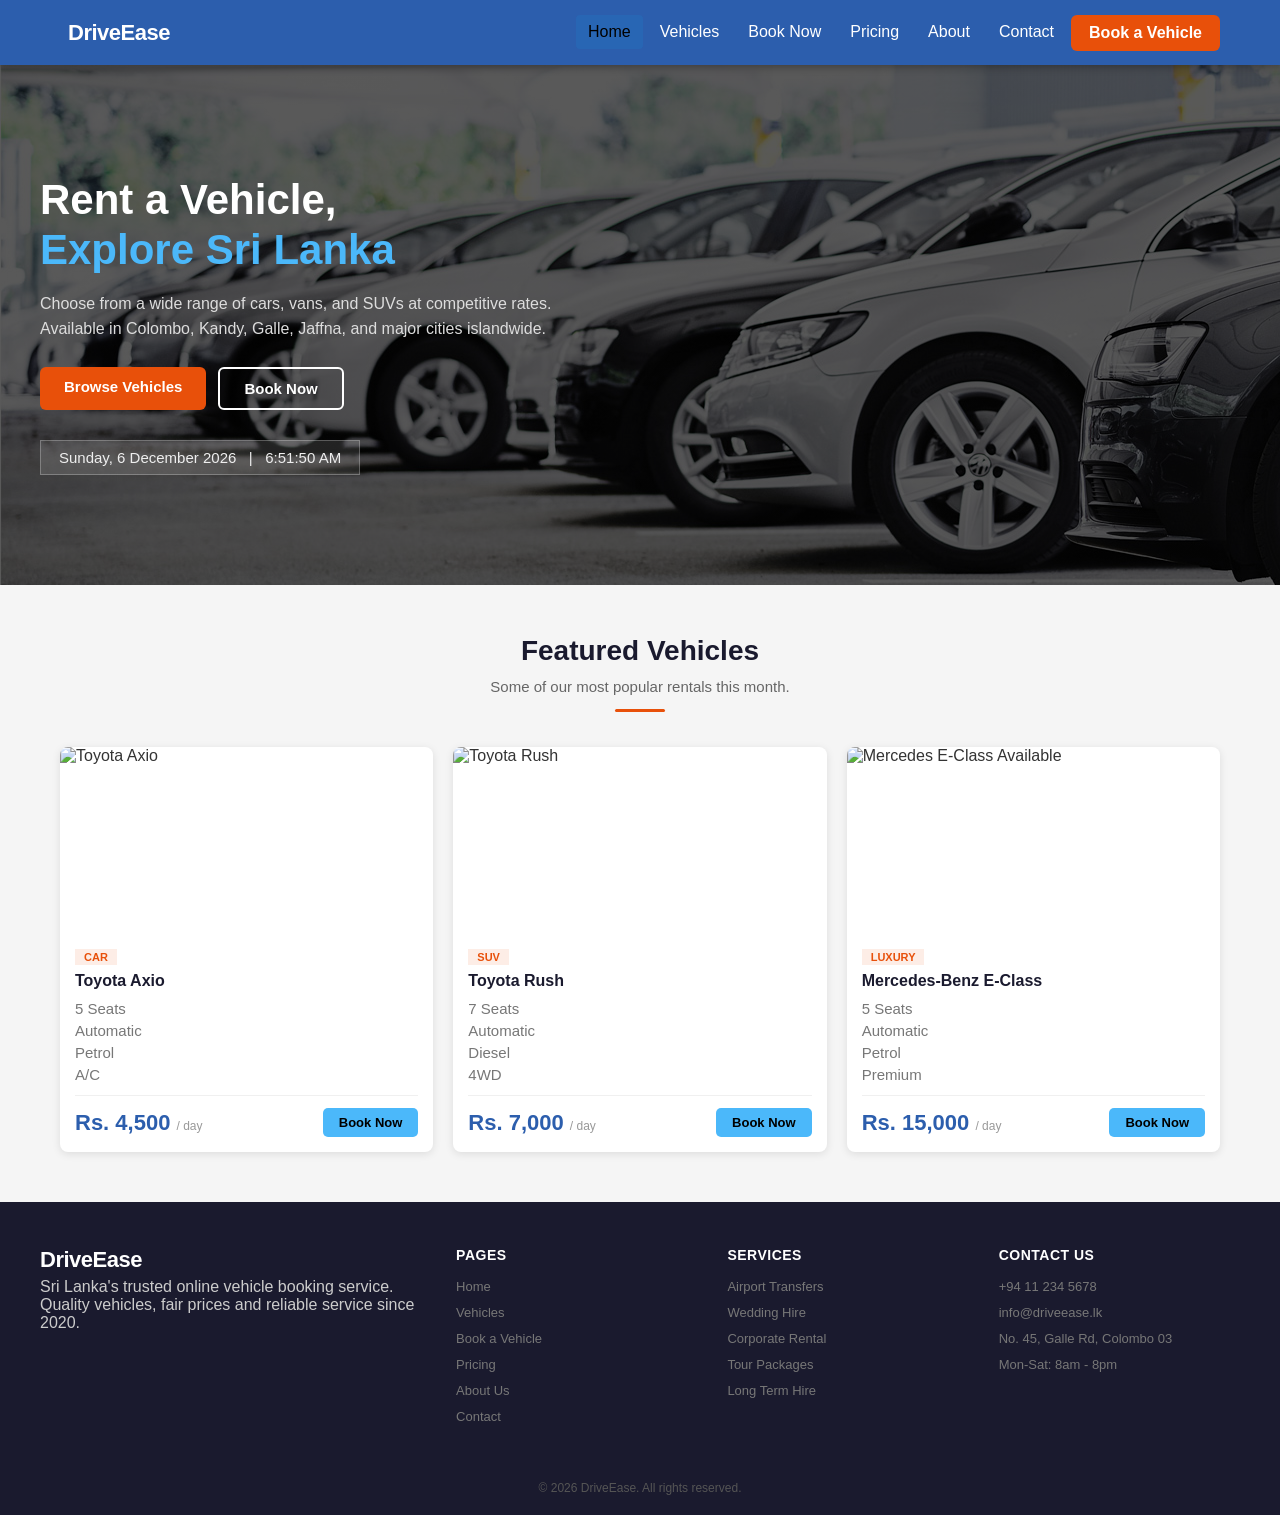
==== index.html @ e1014ffe "index page done, but there are more" ====
<!DOCTYPE html>
<html lang="en">
<head>
    <meta charset="UTF-8">
    <meta name="viewport" content="width=device-width, initial-scale=1.0">
    <link rel="stylesheet" href="style.css">
    <title>Document</title>
</head>
<body>
    <!-- navigation bar -->
    <!-- created by Hasith -->
    <nav id="navbar-container">
        <div class="navbar">

            <!-- logo container -->
            <a href="index.html" class="logo-container">
                <div class="logo"></div>
                <div class="logo-name">Drive<span>Ease</span></div>
            </a>

            <!-- pages container -->
            <ul>
                <li><a href="index.html" class="active">Home</a></li>
                <li><a href="vehicle.html">Vehicles</a></li>
                <li><a href="booking.html">Book Now</a></li>
                <li><a href="pricing.html">Pricing</a></li>
                <li><a href="about.html">About</a></li>
                <li><a href="contact.html">Contact</a></li>
                <li><a href="booking.html" class="nav-book-btn">Book a Vehicle</a></li>
            </ul>

        </div>
    </nav>

    <!-- banner -->
    
    <div class="banner-container">
        <div class="banner">
            <h1>Rent a Vehicle,<br><span>Explore Sri Lanka</span></h1>
            <p>
                Choose from a wide range of cars, vans, and SUVs at competitive rates.
                Available in Colombo, Kandy, Galle, Jaffna, and major cities islandwide.
            </p>
            <div class="banner-btn">
                <a href="vehicle.html" class="btn btn-color">Browse Vehicles</a>
                <a href="booking.html" class="btn btn-white">Book Now</a>
            </div>
            <div class="live-container">
                <span id="live-date">Loading...</span> &nbsp; | &nbsp; <span id="live-time">--:--:--</span>
            </div>
        </div>
    </div>



    <!-- feature vehicle container -->
    <div class="feature-container">
        <div class="feature-title">
            <h2>Featured Vehicles</h2>
            <p>Some of our most popular rentals this month.</p>
            <div class="title-line"></div>
        </div>

        <div class="vehicles-grid">

            <div class="vehicle-card">
                <div class="card-image">
                    <img src="https://images.pexels.com/photos/170811/pexels-photo-170811.jpeg?auto=compress&cs=tinysrgb&w=500&h=300&fit=crop" alt="Toyota Axio">
                    <!-- <span class="badge badge-available">Available</span> -->
                </div>
                <div class="card-body">
                    <span class="vehicle-type">Car</span>
                    <h3>Toyota Axio</h3>
                    <div class="specs">
                        <div class="spec">5 Seats</div>
                        <div class="spec">Automatic</div>
                        <div class="spec">Petrol</div>
                        <div class="spec">A/C</div>
                    </div>
                    <div class="card-footer">
                        <div class="price">Rs. 4,500 <span>/ day</span></div>
                        <a href="booking.html" class="btn-small">Book Now</a>
                    </div>
                </div>
            </div>

            <div class="vehicle-card">
                <div class="card-image">
                    <img src="https://images.pexels.com/photos/116675/pexels-photo-116675.jpeg?auto=compress&cs=tinysrgb&w=500&h=300&fit=crop" alt="Toyota Rush">
                    <!-- <span class="badge badge-available">Available</span> -->
                </div>
                <div class="card-body">
                    <span class="vehicle-type">SUV</span>
                    <h3>Toyota Rush</h3>
                    <div class="specs">
                        <div class="spec">7 Seats</div>
                        <div class="spec">Automatic</div>
                        <div class="spec">Diesel</div>
                        <div class="spec">4WD</div>
                    </div>
                    <div class="card-footer">
                        <div class="price">Rs. 7,000 <span>/ day</span></div>
                        <a href="booking.html" class="btn-small">Book Now</a>
                    </div>
                </div>
            </div>

            <div class="vehicle-card">
                <div class="card-image">
                    <img src="https://images.pexels.com/photos/1592384/pexels-photo-1592384.jpeg?auto=compress&cs=tinysrgb&w=500&h=300&fit=crop" alt="Mercedes E-Class">
                    <span class="badge badge-available">Available</span>
                </div>
                <div class="card-body">
                    <span class="vehicle-type">Luxury</span>
                    <h3>Mercedes-Benz E-Class</h3>
                    <div class="specs">
                        <div class="spec">5 Seats</div>
                        <div class="spec">Automatic</div>
                        <div class="spec">Petrol</div>
                        <div class="spec">Premium</div>
                    </div>
                    <div class="card-footer">
                        <div class="price">Rs. 15,000 <span>/ day</span></div>
                        <a href="booking.html" class="btn-small">Book Now</a>
                    </div>
                </div>
            </div>
        </div>

    </div>






































    

    <footer>
        <div class="footer-grid">
            <div class="footer-about">
                <a href="index.html" class="logo" style="display: inline-flex; margin-bottom: 5px;">
                    <div class="logo-box"></div>
                    <div class="logo-name">Drive<span>Ease</span></div>
                </a>
                <p>Sri Lanka's trusted online vehicle booking service. Quality vehicles, fair prices and reliable service since 2020.</p>
            </div>
            <div class="footer-col">
                <h4>Pages</h4>
                <ul>
                    <li><a href="index.html">Home</a></li>
                    <li><a href="vehicle.html">Vehicles</a></li>
                    <li><a href="booking.html">Book a Vehicle</a></li>
                    <li><a href="pricing.html">Pricing</a></li>
                    <li><a href="about.html">About Us</a></li>
                    <li><a href="contact.html">Contact</a></li>
                </ul>
            </div>
            <div class="footer-col">
                <h4>Services</h4>
                <ul>
                    <li><a href="#">Airport Transfers</a></li>
                    <li><a href="#">Wedding Hire</a></li>
                    <li><a href="#">Corporate Rental</a></li>
                    <li><a href="#">Tour Packages</a></li>
                    <li><a href="#">Long Term Hire</a></li>
                </ul>
            </div>
            <div class="footer-col">
                <h4>Contact Us</h4>
                <ul>
                    <li><a href="tel:+94112345678">+94 11 234 5678</a></li>
                    <li><a href="mailto:info@driveease.lk">info@driveease.lk</a></li>
                    <li><a href="#">No. 45, Galle Rd, Colombo 03</a></li>
                    <li><a href="#">Mon-Sat: 8am - 8pm</a></li>
                </ul>
            </div>
        </div>
        <div class="footer-bottom">
            <span>© 2026 DriveEase. All rights reserved.</span>
        </div>
    </footer>


    <script src="script.js"></script>
</body>
</html>
---- style.css ----
* {
    margin: 0;
    padding: 0;
    box-sizing: border-box;
}

body {
    font-family: Arial, sans-serif;
    background-color: #f5f5f5;
    color: #333;
}

a {
    text-decoration: none;
    color: inherit;
}







/* navigation bar */
/* created by Hasith */

#navbar-container {
    background-color: #2C5EAD;
    position: sticky;
    top: 0;
    z-index: 999;
    box-shadow: 0 2px 8px rgba(0,0,0,0.3);
}

.navbar {
    max-width: 1200px;
    margin: 0 auto;
    padding: 0 20px;
    display: flex;
    align-items: center;
    justify-content: space-between;
    height: 65px;
}

.logo-container {
    display: flex;
    align-items: center;
    gap: 8px;
    text-decoration: none;
}

.logo-name {
    font-size: 22px;
    font-weight: bold;
    color: #ffffff;
    letter-spacing: -0.5px;
}

nav ul {
    list-style: none;
    display: flex;
    gap: 5px;
}

nav ul li a {
    color: #ffffff;
    padding: 8px 12px;
    border-radius: 4px;
    display: block;
}

nav ul li a:hover {
    background-color: rgb(21, 145, 220, 0.2);
    color: rgb(0, 0, 0);
}

nav ul li a.active {
    color: #000000;
    background-color: rgb(21, 145, 220, 0.15);
}

.nav-book-btn {
    background: #e8500a;
    color: white;
    padding: 9px 18px;
    border-radius: 6px;
    font-weight: bold;
}

.nav-book-btn:hover {
    background: #c94009;
    color: white;
}










/* banner */
.banner-container {
    background: linear-gradient(rgba(0,0,0,0.65), rgba(0,0,0,0.65)), url("./images/banner.jpg");
    color: white;
    min-height: 520px;
    padding: 60px 20px;
    display: flex;
    align-items: center;
}

.banner {
    max-width: 1200px;
    margin: 0 auto;
    width: 100%;
}

.banner h1 {
    font-size: 42px;
    font-weight: bold;
    line-height: 1.2;
    margin-bottom: 15px;
    max-width: 600px;
}

.banner h1 span {
    color: #4BB8FA;
}

.banner p {
    font-size: 16px;
    color: #ddd;
    margin-bottom: 25px;
    max-width: 520px;
    line-height: 1.6;
}

.banner-btn {
    display: flex;
    gap: 12px;
    flex-wrap: wrap;
    margin-bottom: 20px;
}

.banner-btn .btn {
    padding: 11px 24px;
    border-radius: 6px;
    font-size: 15px;
    font-weight: bold;
    cursor: pointer;
    /* border: none; */
    text-decoration: none;
    display: inline-block;
    transition: background 0.2s;
}

.btn-color {
    background: #e8500a;
    color: white;
}

.btn-color:hover {
    background: #c94009;
    color: white;
}


.btn-white {
    background: transparent;
    color: white;
    border: 2px solid rgb(255, 255, 255);
}

.btn-white:hover {
    background: white;
    color: #1a1a2e;
}


/* live time container */
.live-container {
    display: inline-block;
    background: rgba(255,255,255,0.12);
    border: 1px solid rgba(255,255,255,0.25);
    padding: 8px 18px;
    /* border-radius: 20px; */
    font-size: 15px;
    color: #eee;
    margin-top: 10px;
}








/* featured vehicle */
.feature-container {
    max-width: 1200px;
    margin: 0 auto;
    padding: 50px 20px;
}

.feature-title {
    text-align: center;
    margin-bottom: 35px;
}

.feature-title h2 {
    font-size: 28px;
    font-weight: bold;
    color: #1a1a2e;
    margin-bottom: 8px;
}

.feature-title p {
    color: #666;
    font-size: 15px;
    max-width: 500px;
    margin: 0 auto;
    line-height: 1.6;
}

.title-line {
    width: 50px;
    height: 3px;
    background: #e8500a;
    margin: 10px auto 0;
    border-radius: 2px;
}


/* vehicles grid */
.vehicles-grid {
    display: grid;
    grid-template-columns: repeat(3, 1fr);
    gap: 20px;
}

.vehicle-card {
    background-color: white;
    border-radius: 8px;
    box-shadow: 0 2px 8px rgba(0,0,0,0.1);
    overflow: hidden;
    display: flex;
    flex-direction: column;
}

.vehicle-card:hover {
    box-shadow: 0 4px 12px rgba(0,0,0,0.2);
}

.card-image {
    position: relative;
    height: 185px;
    overflow: hidden;
}

.card-image img {
    width: 100%;
    height: 100%;
    object-fit: cover;
    transition: transform 0.3s ease;
}

.vehicle-card:hover .card-image img {
    transform: scale(1.05);
}

.card-body {
    padding: 15px;
}




.card-body h3 {
    font-size: 16px;
    font-weight: bold;
    color: #1a1a2e;
    margin-bottom: 10px;
}

.vehicle-type {
    display: inline-block;
    background: rgba(232, 80, 10, 0.1);
    color: #e8500a;
    font-size: 11px;
    font-weight: bold;
    padding: 2px 9px;
    /* border-radius: 10px; */
    margin-bottom: 7px;
    text-transform: uppercase;
}

.specs {
    display: flex;
    flex-direction: column;
    gap: 5px;
    margin-bottom: 12px;
}

.spec {
    font-size: 15px;
    color: #777;
    display: flex;
    align-items: center;
    gap: 5px;
}

.card-footer {
    display: flex;
    align-items: center;
    justify-content: space-between;
    padding-top: 12px;
    border-top: 1px solid #f0f0f0;
}

.price {
    font-size: 22px;
    font-weight: bold;
    color: #2C5EAD;
}

.price span {
    font-size: 12px;
    color: #999;
    font-weight: normal;
}

.btn-small {
    padding: 7px 16px;
    font-size: 13px;
    border-radius: 5px;
    font-weight: bold;
    background: #4BB8FA;
    color: rgb(0, 0, 0);
    border: none;
    cursor: pointer;
    text-decoration: none;
    display: inline-block;
    transition: background 0.2s;
}

.btn-small:hover {
    background: #2C5EAD;
    color: white;
}








/* footer */
/* created by Hasith */
footer {
    background-color: #1a1a2e;
    color: #ccc;
    padding: 45px 20px 20px;
}

.footer-grid {
    max-width: 1200px;
    margin: 0 auto;
    display: grid;
    grid-template-columns: 1.6fr 1fr 1fr 1fr;
    gap: 30px;
    padding-bottom: 30px;
}





footer h4 {
    color: white;
    font-size: 14px;
    font-weight: bold;
    margin-bottom: 14px;
    text-transform: uppercase;
    letter-spacing: 0.5px;
}

.footer-col ul li {
    margin-bottom: 8px;
    list-style: none;
}

.footer-col ul li a {
    font-size: 13px;
    color: #777;
    transition: color 0.2s;
}

.footer-col ul li a:hover {
    color: #e8500a;
}



.footer-bottom {
    max-width: 1200px;
    margin: 0 auto;
    text-align: center;
    padding-top: 18px;
    align-items: center;
    font-size: 12px;
    color: #555;
}
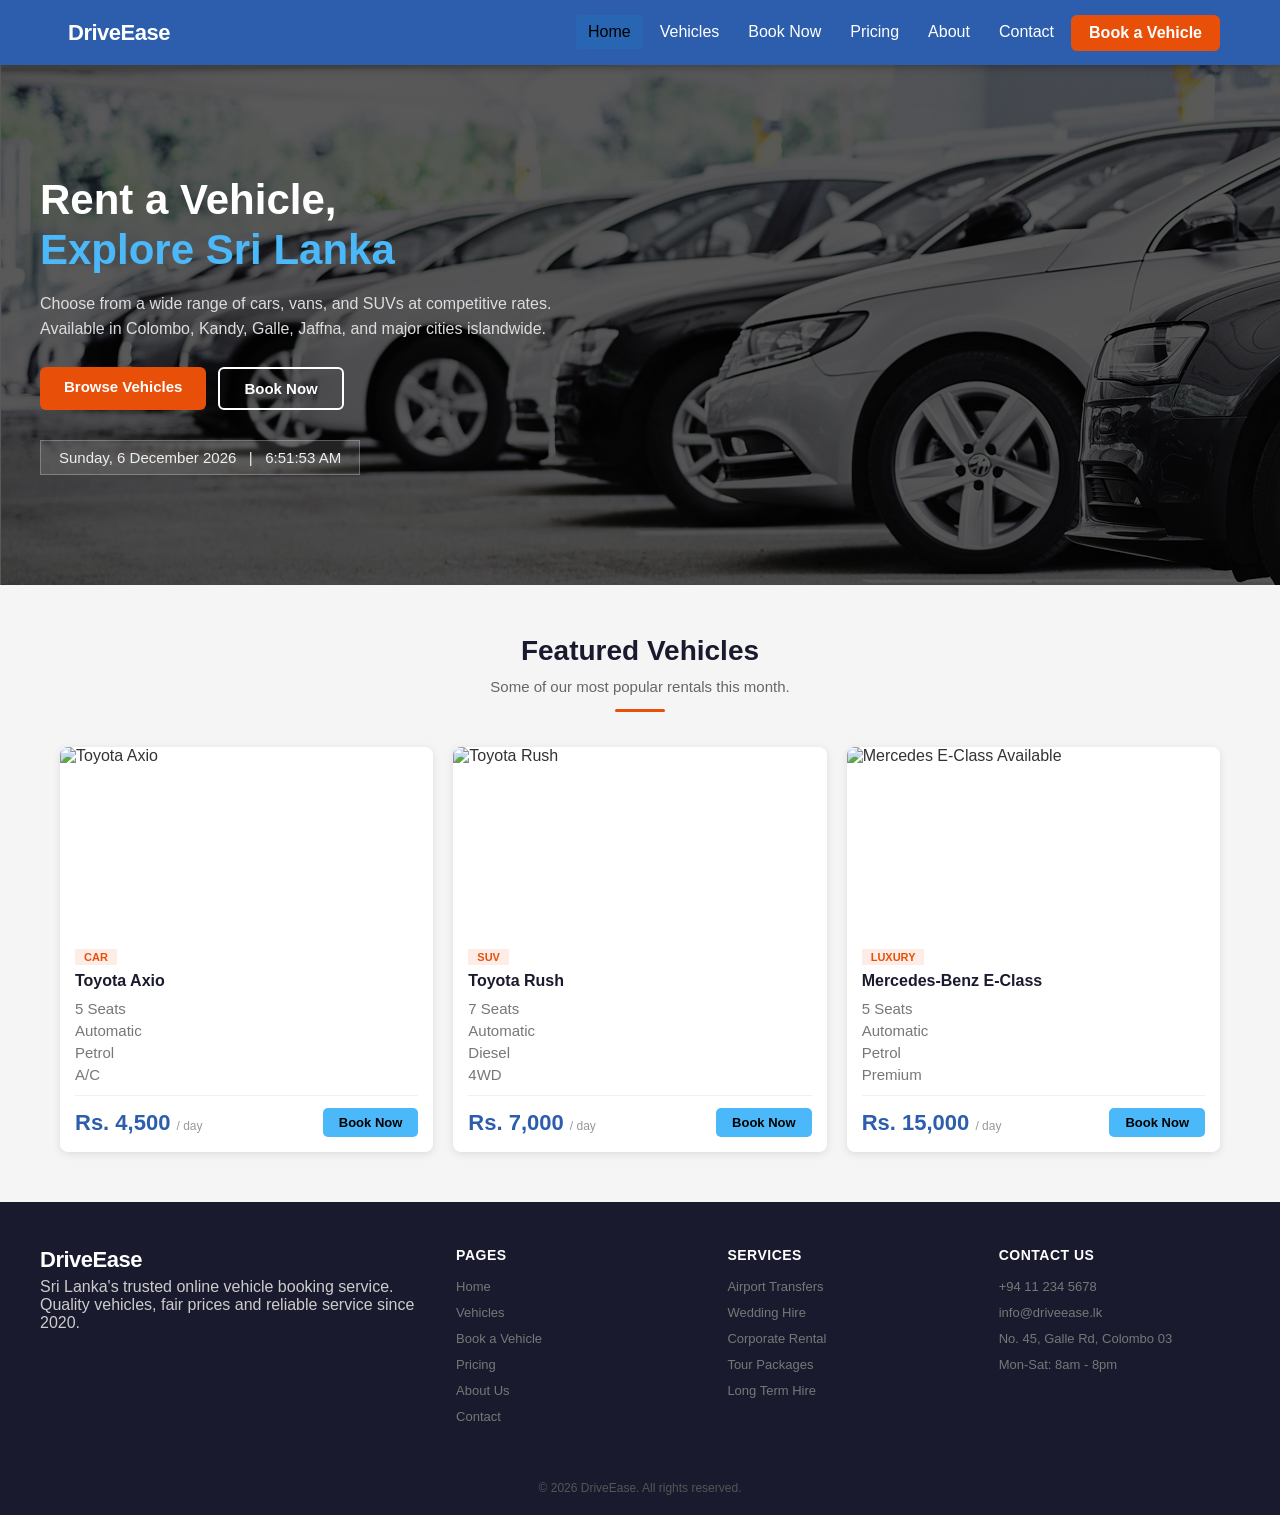
==== commit b77844da: "change file structure" ====
--- a/index.html
+++ b/index.html
@@ -3,7 +3,7 @@
 <head>
     <meta charset="UTF-8">
     <meta name="viewport" content="width=device-width, initial-scale=1.0">
-    <link rel="stylesheet" href="style.css">
+    <link rel="stylesheet" href="css/style.css">
     <title>Document</title>
 </head>
 <body>
@@ -214,6 +214,6 @@
     </footer>
 
 
-    <script src="script.js"></script>
+    <script src="js/script.js"></script>
 </body>
 </html>
--- a/css/style.css
+++ b/css/style.css
@@ -0,0 +1,416 @@
+* {
+    margin: 0;
+    padding: 0;
+    box-sizing: border-box;
+}
+
+body {
+    font-family: Arial, sans-serif;
+    background-color: #f5f5f5;
+    color: #333;
+}
+
+a {
+    text-decoration: none;
+    color: inherit;
+}
+
+
+
+
+
+
+
+/* navigation bar */
+/* created by Hasith */
+
+#navbar-container {
+    background-color: #2C5EAD;
+    position: sticky;
+    top: 0;
+    z-index: 999;
+    box-shadow: 0 2px 8px rgba(0,0,0,0.3);
+}
+
+.navbar {
+    max-width: 1200px;
+    margin: 0 auto;
+    padding: 0 20px;
+    display: flex;
+    align-items: center;
+    justify-content: space-between;
+    height: 65px;
+}
+
+.logo-container {
+    display: flex;
+    align-items: center;
+    gap: 8px;
+    text-decoration: none;
+}
+
+.logo-name {
+    font-size: 22px;
+    font-weight: bold;
+    color: #ffffff;
+    letter-spacing: -0.5px;
+}
+
+nav ul {
+    list-style: none;
+    display: flex;
+    gap: 5px;
+}
+
+nav ul li a {
+    color: #ffffff;
+    padding: 8px 12px;
+    border-radius: 4px;
+    display: block;
+}
+
+nav ul li a:hover {
+    background-color: rgb(21, 145, 220, 0.2);
+    color: rgb(0, 0, 0);
+}
+
+nav ul li a.active {
+    color: #000000;
+    background-color: rgb(21, 145, 220, 0.15);
+}
+
+.nav-book-btn {
+    background: #e8500a;
+    color: white;
+    padding: 9px 18px;
+    border-radius: 6px;
+    font-weight: bold;
+}
+
+.nav-book-btn:hover {
+    background: #c94009;
+    color: white;
+}
+
+
+
+
+
+
+
+
+
+
+/* banner */
+.banner-container {
+    background: linear-gradient(rgba(0,0,0,0.65), rgba(0,0,0,0.65)), url("../images/banner.jpg");
+    color: white;
+    min-height: 520px;
+    padding: 60px 20px;
+    display: flex;
+    align-items: center;
+}
+
+.banner {
+    max-width: 1200px;
+    margin: 0 auto;
+    width: 100%;
+}
+
+.banner h1 {
+    font-size: 42px;
+    font-weight: bold;
+    line-height: 1.2;
+    margin-bottom: 15px;
+    max-width: 600px;
+}
+
+.banner h1 span {
+    color: #4BB8FA;
+}
+
+.banner p {
+    font-size: 16px;
+    color: #ddd;
+    margin-bottom: 25px;
+    max-width: 520px;
+    line-height: 1.6;
+}
+
+.banner-btn {
+    display: flex;
+    gap: 12px;
+    flex-wrap: wrap;
+    margin-bottom: 20px;
+}
+
+.banner-btn .btn {
+    padding: 11px 24px;
+    border-radius: 6px;
+    font-size: 15px;
+    font-weight: bold;
+    cursor: pointer;
+    /* border: none; */
+    text-decoration: none;
+    display: inline-block;
+    transition: background 0.2s;
+}
+
+.btn-color {
+    background: #e8500a;
+    color: white;
+}
+
+.btn-color:hover {
+    background: #c94009;
+    color: white;
+}
+
+
+.btn-white {
+    background: transparent;
+    color: white;
+    border: 2px solid rgb(255, 255, 255);
+}
+
+.btn-white:hover {
+    background: white;
+    color: #1a1a2e;
+}
+
+
+/* live time container */
+.live-container {
+    display: inline-block;
+    background: rgba(255,255,255,0.12);
+    border: 1px solid rgba(255,255,255,0.25);
+    padding: 8px 18px;
+    /* border-radius: 20px; */
+    font-size: 15px;
+    color: #eee;
+    margin-top: 10px;
+}
+
+
+
+
+
+
+
+
+/* featured vehicle */
+.feature-container {
+    max-width: 1200px;
+    margin: 0 auto;
+    padding: 50px 20px;
+}
+
+.feature-title {
+    text-align: center;
+    margin-bottom: 35px;
+}
+
+.feature-title h2 {
+    font-size: 28px;
+    font-weight: bold;
+    color: #1a1a2e;
+    margin-bottom: 8px;
+}
+
+.feature-title p {
+    color: #666;
+    font-size: 15px;
+    max-width: 500px;
+    margin: 0 auto;
+    line-height: 1.6;
+}
+
+.title-line {
+    width: 50px;
+    height: 3px;
+    background: #e8500a;
+    margin: 10px auto 0;
+    border-radius: 2px;
+}
+
+
+/* vehicles grid */
+.vehicles-grid {
+    display: grid;
+    grid-template-columns: repeat(3, 1fr);
+    gap: 20px;
+}
+
+.vehicle-card {
+    background-color: white;
+    border-radius: 8px;
+    box-shadow: 0 2px 8px rgba(0,0,0,0.1);
+    overflow: hidden;
+    display: flex;
+    flex-direction: column;
+}
+
+.vehicle-card:hover {
+    box-shadow: 0 4px 12px rgba(0,0,0,0.2);
+}
+
+.card-image {
+    position: relative;
+    height: 185px;
+    overflow: hidden;
+}
+
+.card-image img {
+    width: 100%;
+    height: 100%;
+    object-fit: cover;
+    transition: transform 0.3s ease;
+}
+
+.vehicle-card:hover .card-image img {
+    transform: scale(1.05);
+}
+
+.card-body {
+    padding: 15px;
+}
+
+
+
+
+.card-body h3 {
+    font-size: 16px;
+    font-weight: bold;
+    color: #1a1a2e;
+    margin-bottom: 10px;
+}
+
+.vehicle-type {
+    display: inline-block;
+    background: rgba(232, 80, 10, 0.1);
+    color: #e8500a;
+    font-size: 11px;
+    font-weight: bold;
+    padding: 2px 9px;
+    /* border-radius: 10px; */
+    margin-bottom: 7px;
+    text-transform: uppercase;
+}
+
+.specs {
+    display: flex;
+    flex-direction: column;
+    gap: 5px;
+    margin-bottom: 12px;
+}
+
+.spec {
+    font-size: 15px;
+    color: #777;
+    display: flex;
+    align-items: center;
+    gap: 5px;
+}
+
+.card-footer {
+    display: flex;
+    align-items: center;
+    justify-content: space-between;
+    padding-top: 12px;
+    border-top: 1px solid #f0f0f0;
+}
+
+.price {
+    font-size: 22px;
+    font-weight: bold;
+    color: #2C5EAD;
+}
+
+.price span {
+    font-size: 12px;
+    color: #999;
+    font-weight: normal;
+}
+
+.btn-small {
+    padding: 7px 16px;
+    font-size: 13px;
+    border-radius: 5px;
+    font-weight: bold;
+    background: #4BB8FA;
+    color: rgb(0, 0, 0);
+    border: none;
+    cursor: pointer;
+    text-decoration: none;
+    display: inline-block;
+    transition: background 0.2s;
+}
+
+.btn-small:hover {
+    background: #2C5EAD;
+    color: white;
+}
+
+
+
+
+
+
+
+
+/* footer */
+/* created by Hasith */
+footer {
+    background-color: #1a1a2e;
+    color: #ccc;
+    padding: 45px 20px 20px;
+}
+
+.footer-grid {
+    max-width: 1200px;
+    margin: 0 auto;
+    display: grid;
+    grid-template-columns: 1.6fr 1fr 1fr 1fr;
+    gap: 30px;
+    padding-bottom: 30px;
+}
+
+
+
+
+
+footer h4 {
+    color: white;
+    font-size: 14px;
+    font-weight: bold;
+    margin-bottom: 14px;
+    text-transform: uppercase;
+    letter-spacing: 0.5px;
+}
+
+.footer-col ul li {
+    margin-bottom: 8px;
+    list-style: none;
+}
+
+.footer-col ul li a {
+    font-size: 13px;
+    color: #777;
+    transition: color 0.2s;
+}
+
+.footer-col ul li a:hover {
+    color: #e8500a;
+}
+
+
+
+.footer-bottom {
+    max-width: 1200px;
+    margin: 0 auto;
+    text-align: center;
+    padding-top: 18px;
+    align-items: center;
+    font-size: 12px;
+    color: #555;
+}
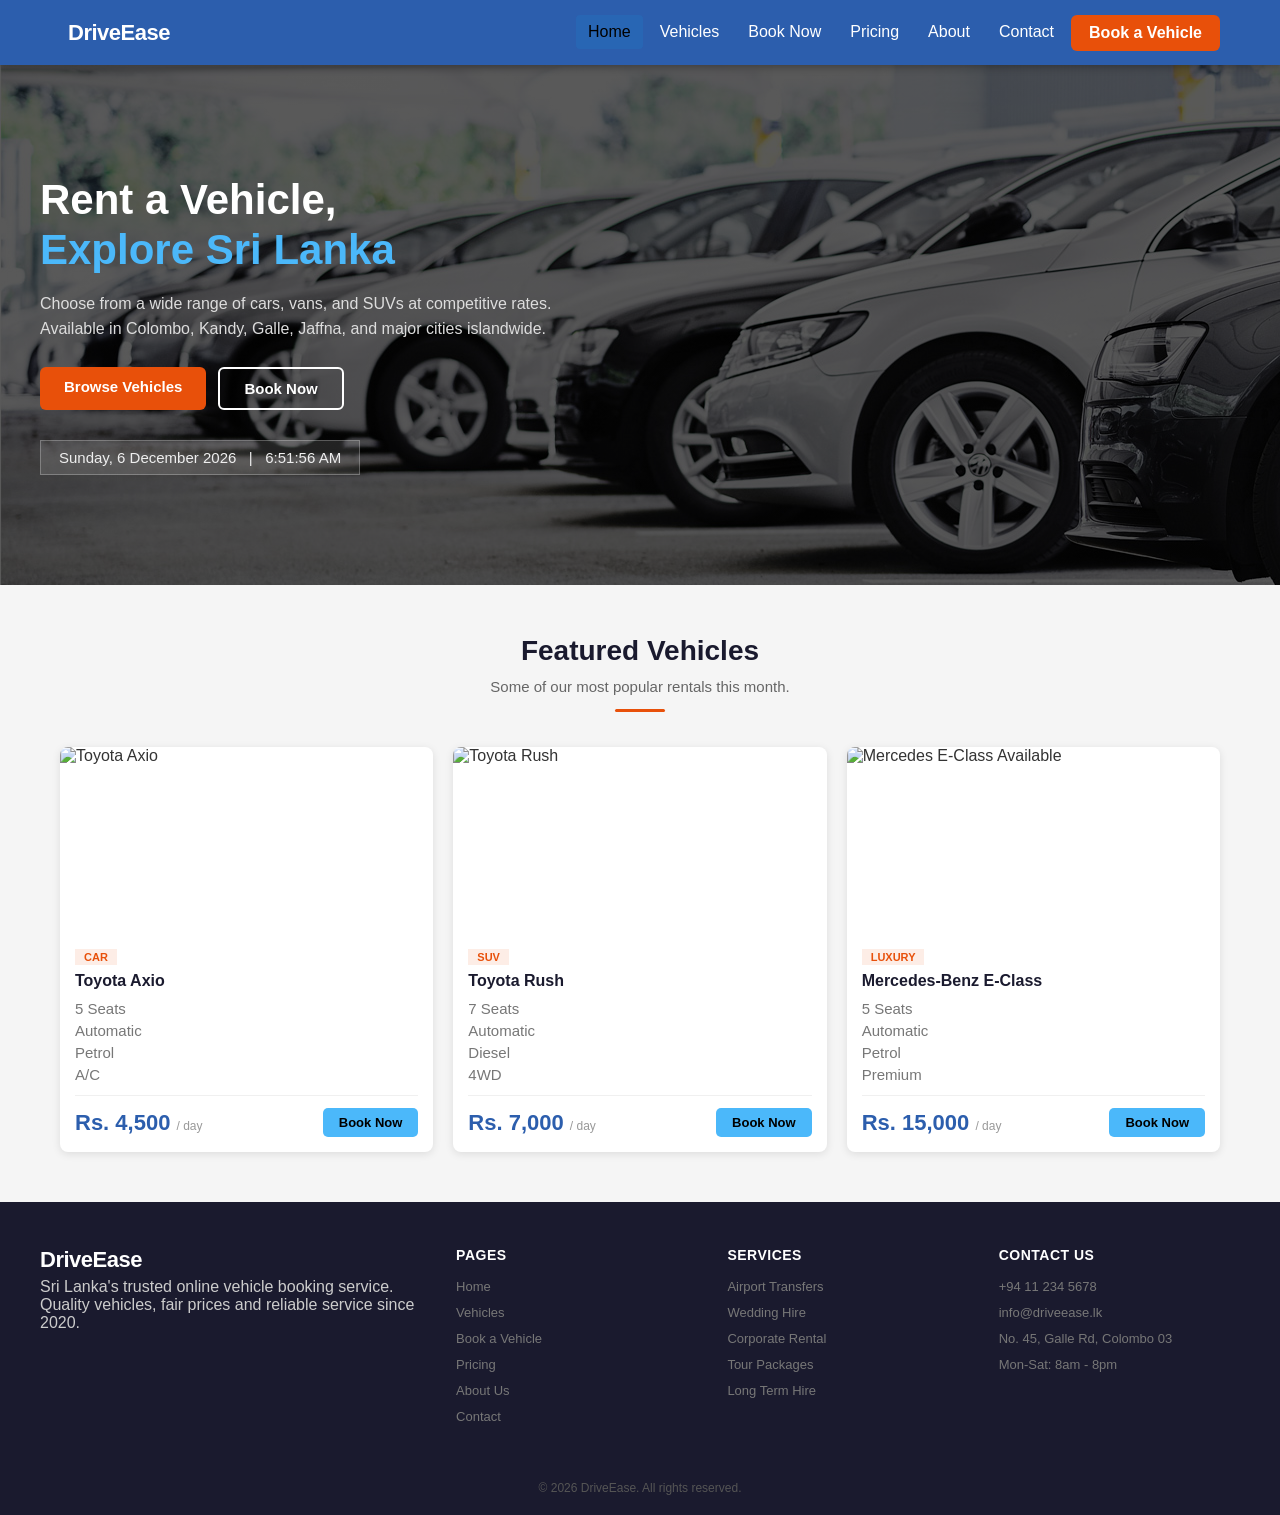
==== commit 167c8109: "mobile responsive" ====
--- a/index.html
+++ b/index.html
@@ -29,6 +29,19 @@
                 <li><a href="booking.html" class="nav-book-btn">Book a Vehicle</a></li>
             </ul>
 
+            <button class="hamburger" id="hamburgerBtn" onclick="toggleMenu()">
+                <div></div><div></div><div></div>
+            </button>
+
+        </div>
+
+        <div class="mobile-nav" id="mobileNav">
+            <a href="index.html">Home</a>
+            <a href="vehicle.html">Vehicles</a>
+            <a href="booking.html">Book Now</a>
+            <a href="pricing.html">Pricing</a>
+            <a href="about.html">About</a>
+        <a href="contact.html">Contact</a>
         </div>
     </nav>
 
--- a/css/style.css
+++ b/css/style.css
@@ -90,6 +90,49 @@
 .nav-book-btn:hover {
     background: #c94009;
     color: white;
+}
+
+/* hamburger for mobile */
+/* get from the web searching */
+.hamburger {
+    display: none;
+    flex-direction: column;
+    gap: 5px;
+    cursor: pointer;
+    padding: 5px;
+    background: none;
+    border: none;
+}
+
+.hamburger div {
+    width: 25px;
+    height: 3px;
+    background: white;
+    border-radius: 3px;
+}
+
+/* mobile menu */
+.mobile-nav {
+    display: none;
+    background: #1a1a2e;
+    border-top: 1px solid #2a2a4e;
+}
+
+.mobile-nav a {
+    display: block;
+    color: #ccc;
+    padding: 13px 20px;
+    font-size: 14px;
+    border-bottom: 1px solid #2a2a4e;
+}
+
+.mobile-nav a:hover {
+    background: #2a2a4e;
+    color: #e8500a;
+}
+
+.mobile-nav.show {
+    display: block;
 }
 
 
@@ -414,3 +457,48 @@
     font-size: 12px;
     color: #555;
 }
+
+
+
+
+
+
+@media (max-width: 900px) {
+    .vehicles-grid { grid-template-columns: 1fr 1fr; }
+    .why-grid { grid-template-columns: 1fr 1fr; }
+    .reviews-grid { grid-template-columns: 1fr 1fr; }
+    .team-grid { grid-template-columns: 1fr 1fr; }
+    .mv-grid { grid-template-columns: 1fr 1fr; }
+    .gallery-grid { grid-template-columns: 1fr 1fr; }
+    .footer-grid { grid-template-columns: 1fr 1fr; }
+    .booking-layout { grid-template-columns: 1fr; }
+    .about-split { grid-template-columns: 1fr; }
+    .contact-layout { grid-template-columns: 1fr; }
+}
+
+@media (max-width: 600px) {
+    nav ul { display: none; }
+    .hamburger { display: flex; }
+
+    .hero h1 { font-size: 28px; }
+    .hero { min-height: auto; padding: 40px 15px; }
+
+    .vehicles-grid { grid-template-columns: 1fr; }
+    .why-grid { grid-template-columns: 1fr; }
+    .reviews-grid { grid-template-columns: 1fr; }
+    .team-grid { grid-template-columns: 1fr 1fr; }
+    .mv-grid { grid-template-columns: 1fr; }
+    .gallery-grid { grid-template-columns: 1fr 1fr; }
+    .footer-grid { grid-template-columns: 1fr; }
+
+    .form-grid { grid-template-columns: 1fr; }
+    .field-group.full { grid-column: 1; }
+
+    .search-row { flex-direction: column; }
+
+    .page-wrap { padding: 30px 15px; }
+    .stats-inner { flex-direction: column; }
+
+    .summary-box { position: static; }
+    .footer-bottom { flex-direction: column; text-align: center; }
+}
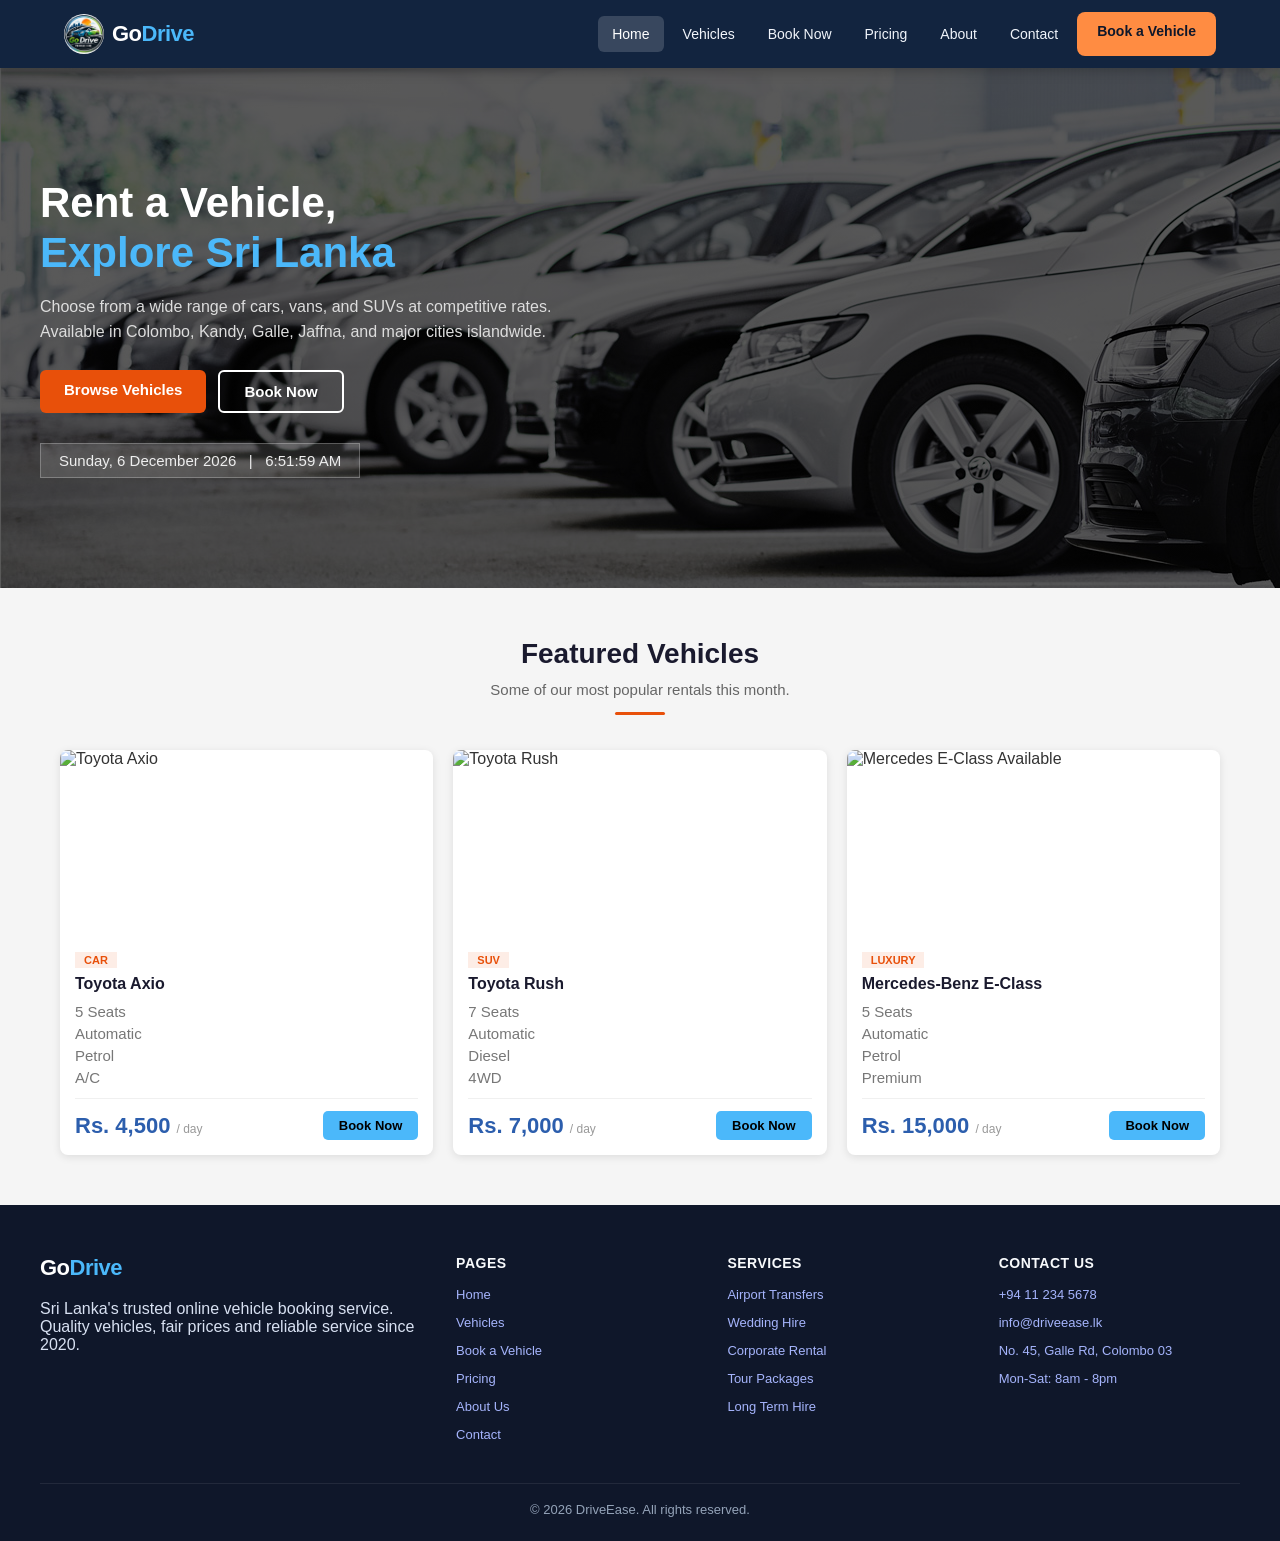
==== commit 3da1304a: "add asanka contact page" ====
--- a/index.html
+++ b/index.html
@@ -14,8 +14,8 @@
 
             <!-- logo container -->
             <a href="index.html" class="logo-container">
-                <div class="logo"></div>
-                <div class="logo-name">Drive<span>Ease</span></div>
+                <div class="logo"><img src="images/logo.jpg" alt=""></div>
+                <div class="logo-name">Go<span>Drive</span></div>
             </a>
 
             <!-- pages container -->
@@ -186,7 +186,7 @@
             <div class="footer-about">
                 <a href="index.html" class="logo" style="display: inline-flex; margin-bottom: 5px;">
                     <div class="logo-box"></div>
-                    <div class="logo-name">Drive<span>Ease</span></div>
+                    <div class="logo-name">Go<span>Drive</span></div>
                 </a>
                 <p>Sri Lanka's trusted online vehicle booking service. Quality vehicles, fair prices and reliable service since 2020.</p>
             </div>
--- a/css/style.css
+++ b/css/style.css
@@ -25,21 +25,21 @@
 /* created by Hasith */
 
 #navbar-container {
-    background-color: #2C5EAD;
+    background-color: #12243f;
     position: sticky;
     top: 0;
     z-index: 999;
-    box-shadow: 0 2px 8px rgba(0,0,0,0.3);
+    box-shadow: 0 2px 12px rgba(0,0,0,0.25);
 }
 
 .navbar {
     max-width: 1200px;
     margin: 0 auto;
-    padding: 0 20px;
+    padding: 0 24px;
     display: flex;
     align-items: center;
     justify-content: space-between;
-    height: 65px;
+    height: 68px;
 }
 
 .logo-container {
@@ -49,6 +49,16 @@
     text-decoration: none;
 }
 
+.logo {
+    width: 40px;
+    height: 40px;
+    display: flex;
+}
+
+.logo img {
+    border-radius: 50%;
+}
+
 .logo-name {
     font-size: 22px;
     font-weight: bold;
@@ -56,40 +66,64 @@
     letter-spacing: -0.5px;
 }
 
+.logo-name span {
+    color: #4BB8FA;
+}
+
 nav ul {
     list-style: none;
     display: flex;
     gap: 5px;
+    margin: 0;
+    padding: 0;
+    align-items: center;
+}
+
+nav ul li {
+    margin: 0;
+    padding: 0;
 }
 
 nav ul li a {
+    color: #f1f5fb;
+    padding: 9px 14px;
+    border-radius: 6px;
+    display: block;
+    transition: background 0.2s ease, color 0.2s ease;
+    font-family: inherit;
+    font-size: 14px;
+    line-height: 1.3;
+    text-align: center;
+}
+
+nav ul li a:hover {
+    background-color: rgba(255,255,255,0.12);
     color: #ffffff;
-    padding: 8px 12px;
-    border-radius: 4px;
-    display: block;
-}
-
-nav ul li a:hover {
-    background-color: rgb(21, 145, 220, 0.2);
-    color: rgb(0, 0, 0);
 }
 
 nav ul li a.active {
-    color: #000000;
-    background-color: rgb(21, 145, 220, 0.15);
+    color: #ffffff;
+    background-color: rgba(255,255,255,0.16);
 }
 
 .nav-book-btn {
-    background: #e8500a;
-    color: white;
-    padding: 9px 18px;
-    border-radius: 6px;
-    font-weight: bold;
+    background: #ff8c42;
+    color: #0f172a;
+    padding: 10px 20px;
+    min-height: 44px;
+    border-radius: 8px;
+    font-weight: bold;
+    transition: background 0.2s ease, transform 0.2s ease;
+    font-family: inherit;
+    font-size: 14px;
+    line-height: 1.3;
+    text-align: center;
 }
 
 .nav-book-btn:hover {
-    background: #c94009;
-    color: white;
+    background: #ff9d5d;
+    color: #0f172a;
+    transform: translateY(-1px);
 }
 
 /* hamburger for mobile */
@@ -114,16 +148,16 @@
 /* mobile menu */
 .mobile-nav {
     display: none;
-    background: #1a1a2e;
-    border-top: 1px solid #2a2a4e;
+    background: #0f172a;
+    border-top: 1px solid rgba(255,255,255,0.08);
 }
 
 .mobile-nav a {
     display: block;
-    color: #ccc;
-    padding: 13px 20px;
+    color: #d8e1f2;
+    padding: 14px 20px;
     font-size: 14px;
-    border-bottom: 1px solid #2a2a4e;
+    border-bottom: 1px solid rgba(255,255,255,0.08);
 }
 
 .mobile-nav a:hover {
@@ -404,9 +438,9 @@
 /* footer */
 /* created by Hasith */
 footer {
-    background-color: #1a1a2e;
-    color: #ccc;
-    padding: 45px 20px 20px;
+    background-color: #0f172a;
+    color: #d8e1f2;
+    padding: 50px 20px 24px;
 }
 
 .footer-grid {
@@ -423,29 +457,28 @@
 
 
 footer h4 {
-    color: white;
+    color: #f8fafc;
     font-size: 14px;
-    font-weight: bold;
+    font-weight: 700;
     margin-bottom: 14px;
     text-transform: uppercase;
     letter-spacing: 0.5px;
 }
 
 .footer-col ul li {
-    margin-bottom: 8px;
+    margin-bottom: 10px;
     list-style: none;
 }
 
 .footer-col ul li a {
     font-size: 13px;
-    color: #777;
-    transition: color 0.2s;
+    color: #a5b4fc;
+    transition: color 0.2s ease;
 }
 
 .footer-col ul li a:hover {
-    color: #e8500a;
-}
-
+    color: #ff8c42;
+}
 
 
 .footer-bottom {
@@ -454,8 +487,9 @@
     text-align: center;
     padding-top: 18px;
     align-items: center;
-    font-size: 12px;
-    color: #555;
+    font-size: 13px;
+    color: #94a3b8;
+    border-top: 1px solid rgba(255,255,255,0.08);
 }
 
 
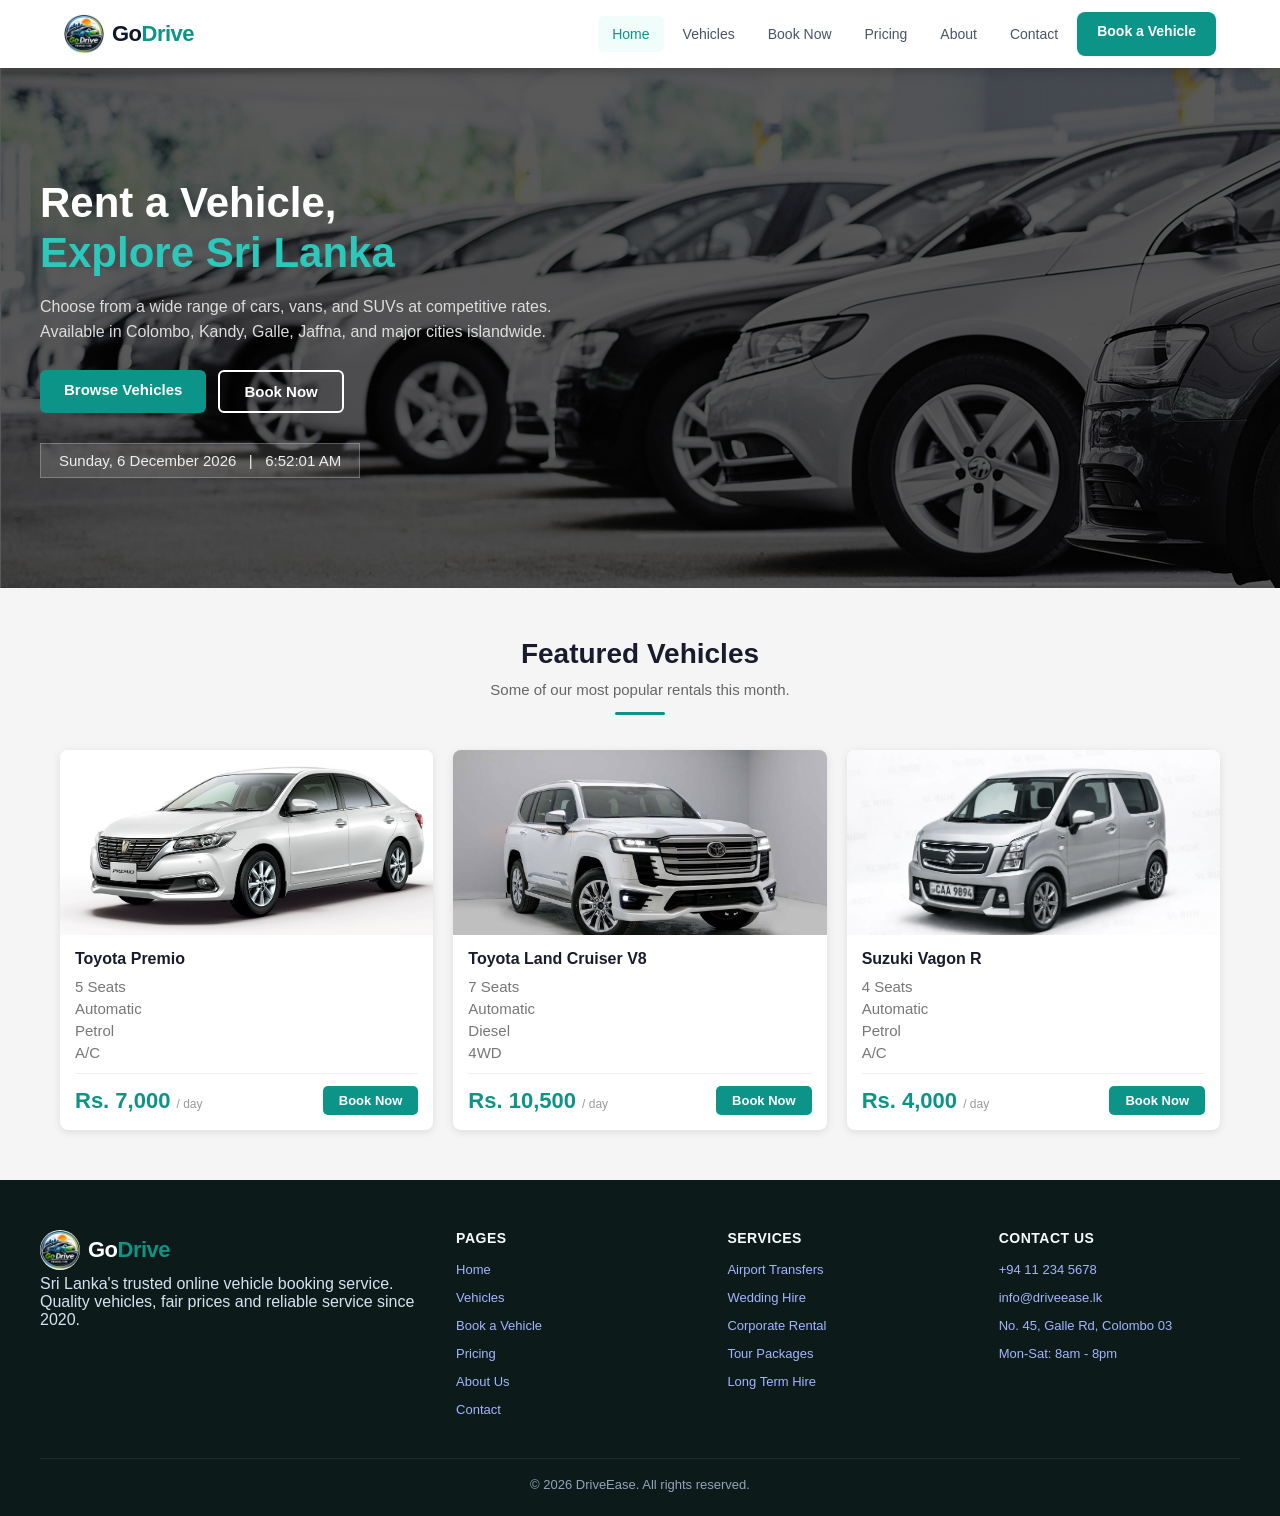
==== commit 2fc2906e: "enhance styles" ====
--- a/index.html
+++ b/index.html
@@ -78,12 +78,12 @@
 
             <div class="vehicle-card">
                 <div class="card-image">
-                    <img src="https://images.pexels.com/photos/170811/pexels-photo-170811.jpeg?auto=compress&cs=tinysrgb&w=500&h=300&fit=crop" alt="Toyota Axio">
+                    <img src="images/cars/premio.jpg" alt="Toyota Axio">
                     <!-- <span class="badge badge-available">Available</span> -->
                 </div>
                 <div class="card-body">
-                    <span class="vehicle-type">Car</span>
-                    <h3>Toyota Axio</h3>
+                    <!-- <span class="vehicle-type">Car</span> -->
+                    <h3>Toyota Premio</h3>
                     <div class="specs">
                         <div class="spec">5 Seats</div>
                         <div class="spec">Automatic</div>
@@ -91,7 +91,7 @@
                         <div class="spec">A/C</div>
                     </div>
                     <div class="card-footer">
-                        <div class="price">Rs. 4,500 <span>/ day</span></div>
+                        <div class="price">Rs. 7,000 <span>/ day</span></div>
                         <a href="booking.html" class="btn-small">Book Now</a>
                     </div>
                 </div>
@@ -99,12 +99,12 @@
 
             <div class="vehicle-card">
                 <div class="card-image">
-                    <img src="https://images.pexels.com/photos/116675/pexels-photo-116675.jpeg?auto=compress&cs=tinysrgb&w=500&h=300&fit=crop" alt="Toyota Rush">
+                    <img src="images/cars/v8.jpg" alt="Toyota Rush">
                     <!-- <span class="badge badge-available">Available</span> -->
                 </div>
                 <div class="card-body">
-                    <span class="vehicle-type">SUV</span>
-                    <h3>Toyota Rush</h3>
+                    <!-- <span class="vehicle-type">SUV</span> -->
+                    <h3>Toyota Land Cruiser V8</h3>
                     <div class="specs">
                         <div class="spec">7 Seats</div>
                         <div class="spec">Automatic</div>
@@ -112,7 +112,7 @@
                         <div class="spec">4WD</div>
                     </div>
                     <div class="card-footer">
-                        <div class="price">Rs. 7,000 <span>/ day</span></div>
+                        <div class="price">Rs. 10,500 <span>/ day</span></div>
                         <a href="booking.html" class="btn-small">Book Now</a>
                     </div>
                 </div>
@@ -120,20 +120,20 @@
 
             <div class="vehicle-card">
                 <div class="card-image">
-                    <img src="https://images.pexels.com/photos/1592384/pexels-photo-1592384.jpeg?auto=compress&cs=tinysrgb&w=500&h=300&fit=crop" alt="Mercedes E-Class">
-                    <span class="badge badge-available">Available</span>
+                    <img src="images/cars/wagon r.jpg" alt="Mercedes E-Class">
+                    <!-- <span class="badge badge-available">Available</span> -->
                 </div>
                 <div class="card-body">
-                    <span class="vehicle-type">Luxury</span>
-                    <h3>Mercedes-Benz E-Class</h3>
+                    <!-- <span class="vehicle-type">Luxury</span> -->
+                    <h3>Suzuki Vagon R</h3>
                     <div class="specs">
-                        <div class="spec">5 Seats</div>
+                        <div class="spec">4 Seats</div>
                         <div class="spec">Automatic</div>
                         <div class="spec">Petrol</div>
-                        <div class="spec">Premium</div>
+                        <div class="spec">A/C</div>
                     </div>
                     <div class="card-footer">
-                        <div class="price">Rs. 15,000 <span>/ day</span></div>
+                        <div class="price">Rs. 4,000 <span>/ day</span></div>
                         <a href="booking.html" class="btn-small">Book Now</a>
                     </div>
                 </div>
@@ -184,9 +184,9 @@
     <footer>
         <div class="footer-grid">
             <div class="footer-about">
-                <a href="index.html" class="logo" style="display: inline-flex; margin-bottom: 5px;">
-                    <div class="logo-box"></div>
-                    <div class="logo-name">Go<span>Drive</span></div>
+                <a href="index.html" class="logo-container" style="display: inline-flex; margin-bottom: 5px;">
+                    <div class="logo"><img src="images/logo.jpg" alt=""></div>
+                    <div class="logo-name" style="color: white;">Go<span>Drive</span></div>
                 </a>
                 <p>Sri Lanka's trusted online vehicle booking service. Quality vehicles, fair prices and reliable service since 2020.</p>
             </div>
--- a/css/style.css
+++ b/css/style.css
@@ -25,7 +25,7 @@
 /* created by Hasith */
 
 #navbar-container {
-    background-color: #12243f;
+    background-color: white;
     position: sticky;
     top: 0;
     z-index: 999;
@@ -62,12 +62,12 @@
 .logo-name {
     font-size: 22px;
     font-weight: bold;
-    color: #ffffff;
+    color: #0f172a;
     letter-spacing: -0.5px;
 }
 
 .logo-name span {
-    color: #4BB8FA;
+    color: #0d9488;
 }
 
 nav ul {
@@ -85,7 +85,7 @@
 }
 
 nav ul li a {
-    color: #f1f5fb;
+    color: #475569;
     padding: 9px 14px;
     border-radius: 6px;
     display: block;
@@ -97,18 +97,19 @@
 }
 
 nav ul li a:hover {
-    background-color: rgba(255,255,255,0.12);
-    color: #ffffff;
+    background-color: #f0fdfa;
+    color: #0d9488;
 }
 
 nav ul li a.active {
-    color: #ffffff;
-    background-color: rgba(255,255,255,0.16);
+    color: #0d9488;
+    background-color: #f0fdfa;
+    font-size: 600;
 }
 
 .nav-book-btn {
-    background: #ff8c42;
-    color: #0f172a;
+    background: #0d9488;
+    color: white;
     padding: 10px 20px;
     min-height: 44px;
     border-radius: 8px;
@@ -121,8 +122,8 @@
 }
 
 .nav-book-btn:hover {
-    background: #ff9d5d;
-    color: #0f172a;
+    background: #0f766e;
+    color: white;
     transform: translateY(-1px);
 }
 
@@ -203,7 +204,7 @@
 }
 
 .banner h1 span {
-    color: #4BB8FA;
+    color: #2bc8bb;
 }
 
 .banner p {
@@ -234,12 +235,12 @@
 }
 
 .btn-color {
-    background: #e8500a;
+    background: #0d9488;
     color: white;
 }
 
 .btn-color:hover {
-    background: #c94009;
+    background: #0f766e;
     color: white;
 }
 
@@ -305,7 +306,7 @@
 .title-line {
     width: 50px;
     height: 3px;
-    background: #e8500a;
+    background: #0d9488;
     margin: 10px auto 0;
     border-radius: 2px;
 }
@@ -362,17 +363,7 @@
     margin-bottom: 10px;
 }
 
-.vehicle-type {
-    display: inline-block;
-    background: rgba(232, 80, 10, 0.1);
-    color: #e8500a;
-    font-size: 11px;
-    font-weight: bold;
-    padding: 2px 9px;
-    /* border-radius: 10px; */
-    margin-bottom: 7px;
-    text-transform: uppercase;
-}
+
 
 .specs {
     display: flex;
@@ -400,7 +391,7 @@
 .price {
     font-size: 22px;
     font-weight: bold;
-    color: #2C5EAD;
+    color: #0d9488;
 }
 
 .price span {
@@ -414,8 +405,8 @@
     font-size: 13px;
     border-radius: 5px;
     font-weight: bold;
-    background: #4BB8FA;
-    color: rgb(0, 0, 0);
+    background: #0d9488;
+    color: white;
     border: none;
     cursor: pointer;
     text-decoration: none;
@@ -424,7 +415,7 @@
 }
 
 .btn-small:hover {
-    background: #2C5EAD;
+    background: #0f766e;
     color: white;
 }
 
@@ -438,7 +429,7 @@
 /* footer */
 /* created by Hasith */
 footer {
-    background-color: #0f172a;
+    background-color: #0c1b1a;
     color: #d8e1f2;
     padding: 50px 20px 24px;
 }
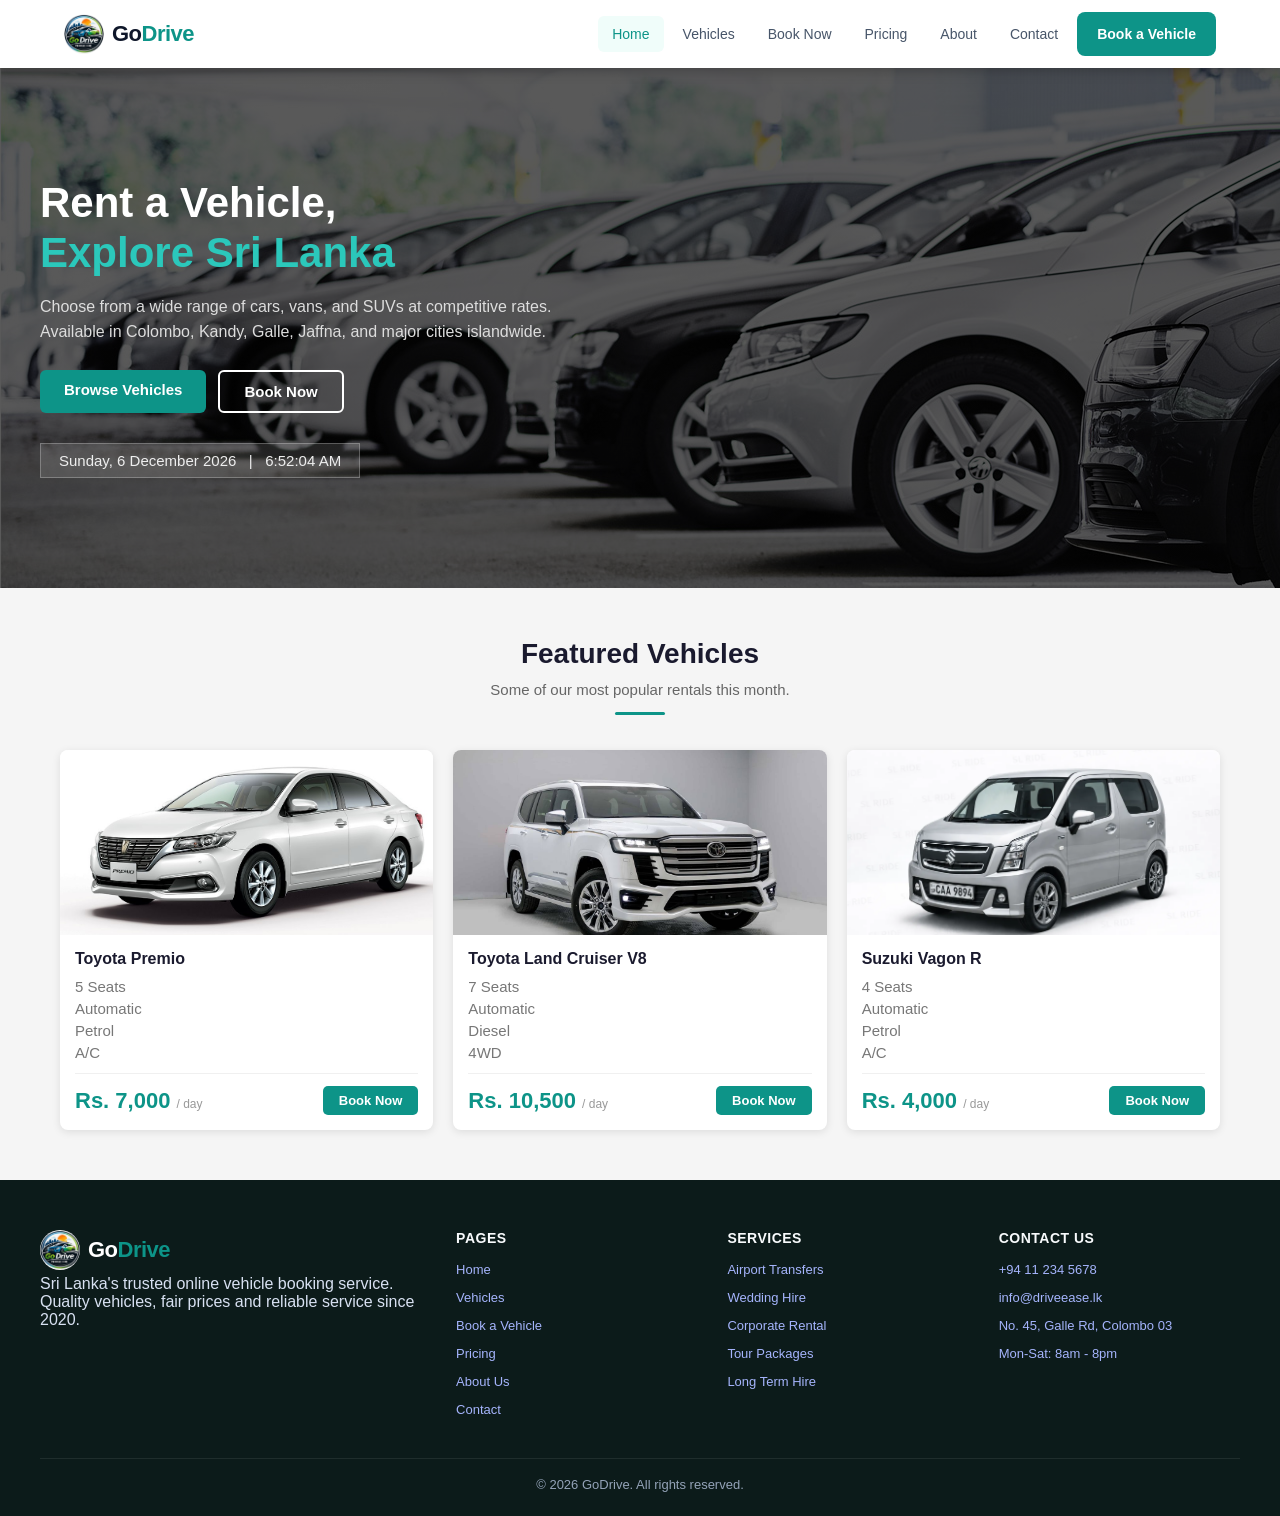
==== commit 0438134e: "final v4.0" ====
--- a/index.html
+++ b/index.html
@@ -4,6 +4,7 @@
     <meta charset="UTF-8">
     <meta name="viewport" content="width=device-width, initial-scale=1.0">
     <link rel="stylesheet" href="css/style.css">
+    <script src="https://code.jquery.com/jquery-3.7.1.min.js"></script>
     <title>Document</title>
 </head>
 <body>
@@ -222,7 +223,7 @@
             </div>
         </div>
         <div class="footer-bottom">
-            <span>© 2026 DriveEase. All rights reserved.</span>
+            <span>© 2026 GoDrive. All rights reserved.</span>
         </div>
     </footer>
 
--- a/css/style.css
+++ b/css/style.css
@@ -82,6 +82,8 @@
 nav ul li {
     margin: 0;
     padding: 0;
+    display: flex;
+    align-items: center;
 }
 
 nav ul li a {
@@ -119,6 +121,9 @@
     font-size: 14px;
     line-height: 1.3;
     text-align: center;
+    display: inline-flex;
+    align-items: center;
+    justify-content: center;
 }
 
 .nav-book-btn:hover {
@@ -142,14 +147,14 @@
 .hamburger div {
     width: 25px;
     height: 3px;
-    background: white;
+    background: rgb(0, 0, 0);
     border-radius: 3px;
 }
 
 /* mobile menu */
 .mobile-nav {
     display: none;
-    background: #0f172a;
+    background: #093030;
     border-top: 1px solid rgba(255,255,255,0.08);
 }
 
@@ -163,7 +168,7 @@
 
 .mobile-nav a:hover {
     background: #2a2a4e;
-    color: #e8500a;
+    color: #0f766e;
 }
 
 .mobile-nav.show {
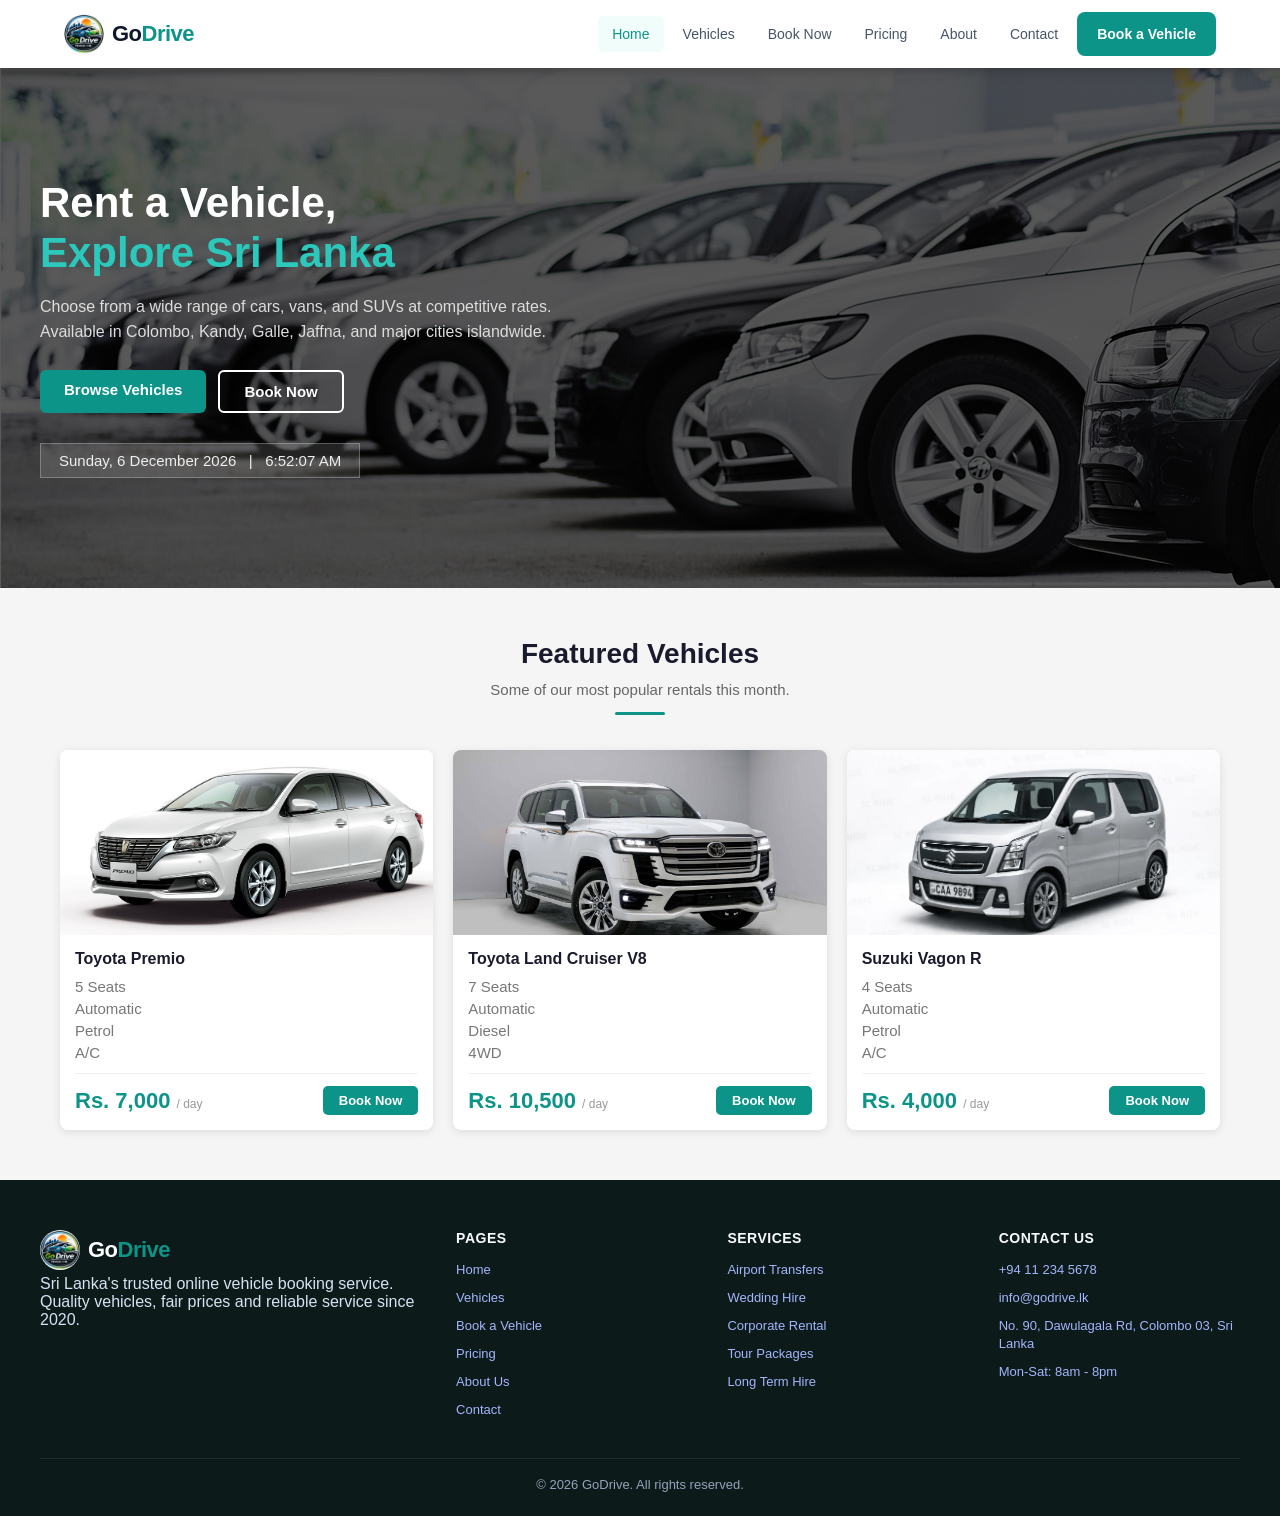
==== commit 06fc7f5e: "final v5.0" ====
--- a/index.html
+++ b/index.html
@@ -216,8 +216,8 @@
                 <h4>Contact Us</h4>
                 <ul>
                     <li><a href="tel:+94112345678">+94 11 234 5678</a></li>
-                    <li><a href="mailto:info@driveease.lk">info@driveease.lk</a></li>
-                    <li><a href="#">No. 45, Galle Rd, Colombo 03</a></li>
+                    <li><a href="mailto:info@driveease.lk">info@godrive.lk</a></li>
+                    <li><a href="#">No. 90, Dawulagala Rd, Colombo 03, Sri Lanka</a></li>
                     <li><a href="#">Mon-Sat: 8am - 8pm</a></li>
                 </ul>
             </div>
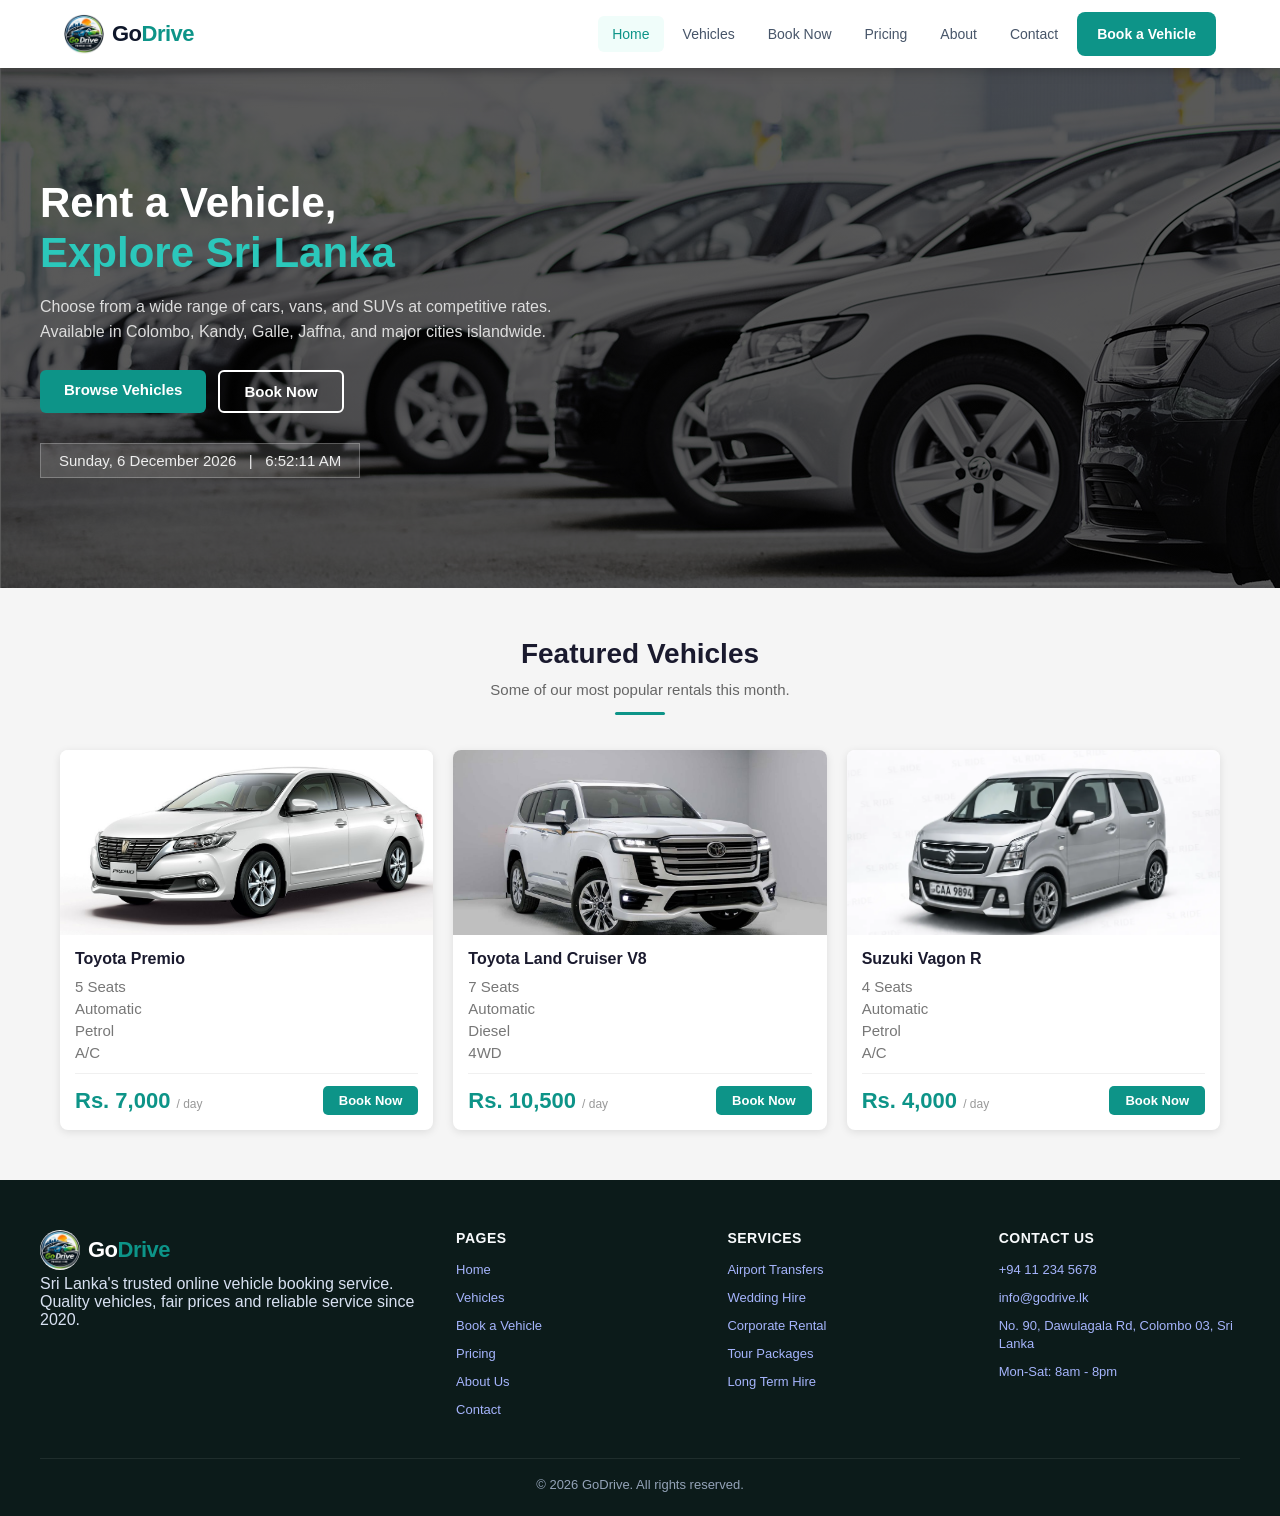
==== commit 06e100be: "booking page responsive" ====
--- a/index.html
+++ b/index.html
@@ -5,7 +5,7 @@
     <meta name="viewport" content="width=device-width, initial-scale=1.0">
     <link rel="stylesheet" href="css/style.css">
     <script src="https://code.jquery.com/jquery-3.7.1.min.js"></script>
-    <title>Document</title>
+    <title>GoDrive</title>
 </head>
 <body>
     <!-- navigation bar -->
